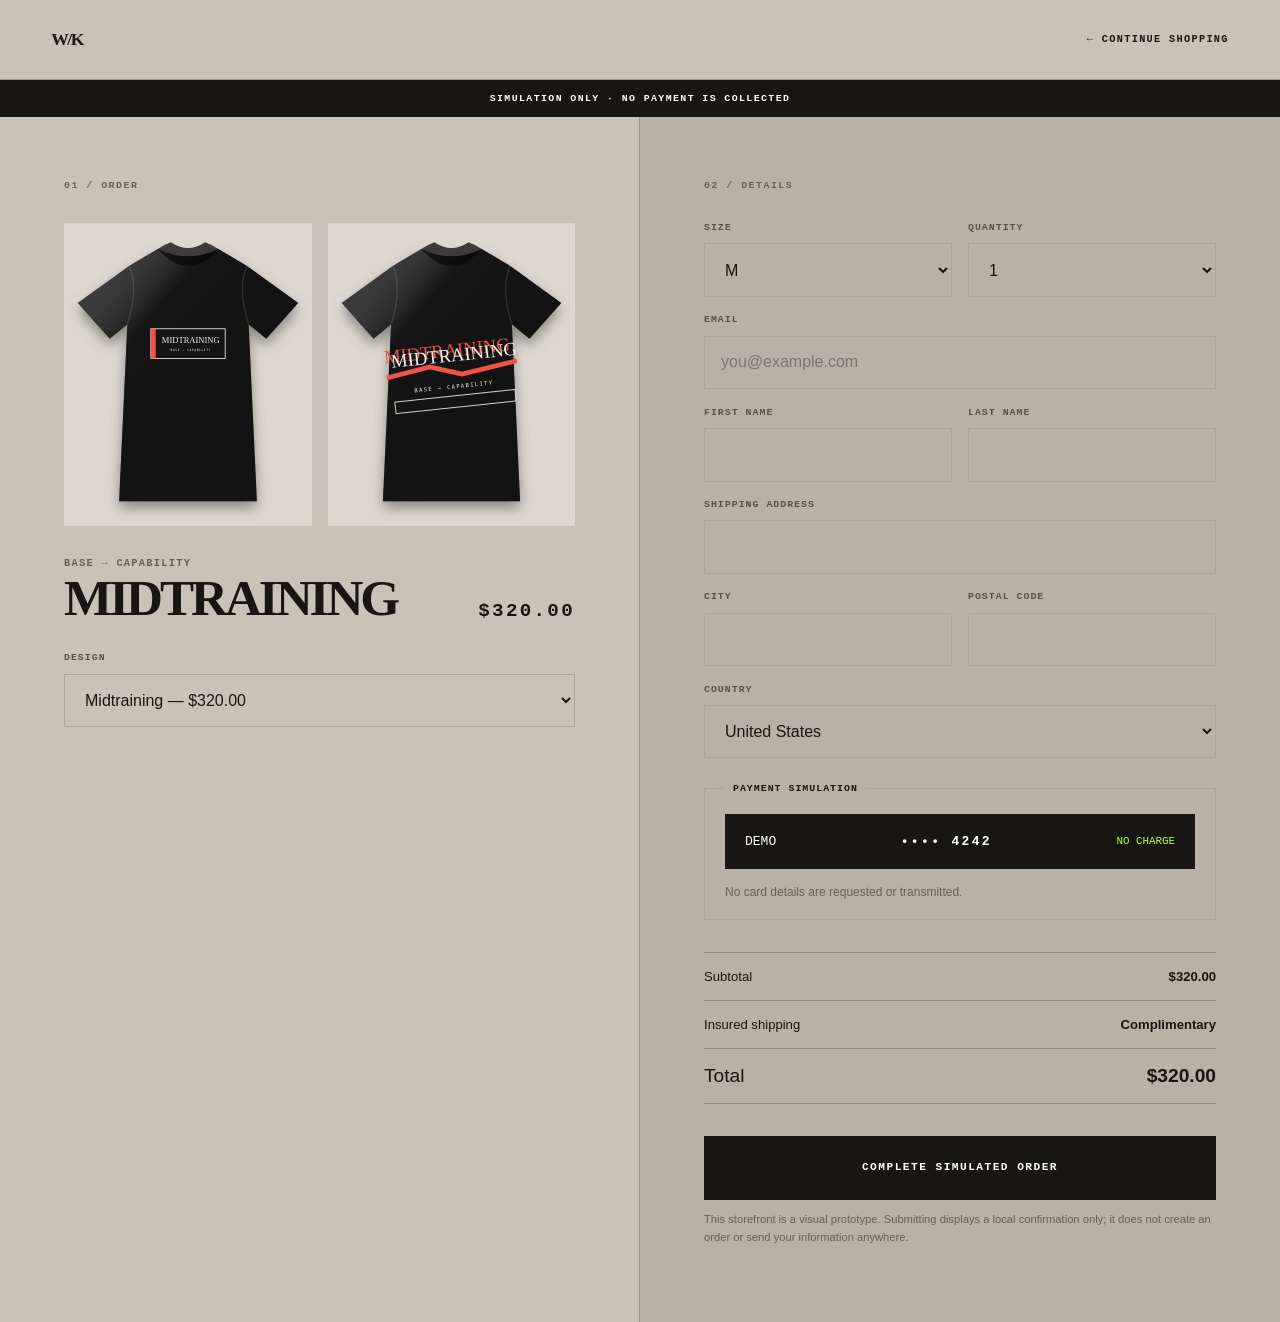
==== checkout.html @ 0b4d2e9f "feat: refresh watches and add technical streetwear shop" ====
<!doctype html>
<html lang="en">
  <head>
    <meta charset="UTF-8">
    <meta name="viewport" content="width=device-width, initial-scale=1">
    <meta name="theme-color" content="#111111">
    <meta name="description" content="Simulated premium checkout for Model Weights technical streetwear.">
    <title>Simulated Checkout — Model Weights</title>
    <link rel="stylesheet" href="checkout.css">
    <style>:root{--paper:#c9c3b7;--ink:#171612;--muted:#656157;--line:rgba(23,22,18,.25);--accent:#676158}.form-panel{background:#b8b1a5}</style>
    <script src="checkout.js" defer></script>
  </head>
  <body>
    <nav><a class="mark" href="/">W/K</a><a href="shirts">← Continue shopping</a></nav>
    <div class="demo-banner">Simulation only · No payment is collected</div>
    <main class="checkout-shell">
      <section class="summary">
        <p class="step">01 / Order</p>
        <div class="product-images"><img id="frontImage" alt="Selected shirt front"><img id="backImage" alt="Selected shirt back"></div>
        <div class="product-title"><div><p id="term"></p><h1 id="productName">Loading</h1></div><p id="unitPrice"></p></div>
        <label>Design<select id="productSelect"></select></label>
      </section>

      <form id="checkoutForm" class="form-panel">
        <p class="step">02 / Details</p>
        <div class="field-row"><label>Size<select id="size" required><option>XS</option><option>S</option><option selected>M</option><option>L</option><option>XL</option><option>2XL</option><option>3XL</option></select></label><label>Quantity<select id="quantity"><option>1</option><option>2</option><option>3</option><option>4</option></select></label></div>
        <label>Email<input type="email" autocomplete="email" placeholder="you@example.com" required></label>
        <div class="field-row"><label>First name<input autocomplete="given-name" required></label><label>Last name<input autocomplete="family-name" required></label></div>
        <label>Shipping address<input autocomplete="street-address" required></label>
        <div class="field-row"><label>City<input autocomplete="address-level2" required></label><label>Postal code<input autocomplete="postal-code" required></label></div>
        <label>Country<select autocomplete="country-name"><option>United States</option><option>Canada</option><option>United Kingdom</option><option>France</option><option>Germany</option><option>Italy</option><option>Japan</option><option>South Korea</option><option>Australia</option><option>Other</option></select></label>

        <fieldset><legend>Payment simulation</legend><div class="demo-card"><span>DEMO</span><strong>•••• 4242</strong><small>NO CHARGE</small></div><p>No card details are requested or transmitted.</p></fieldset>

        <div class="totals"><div><span>Subtotal</span><strong id="subtotal"></strong></div><div><span>Insured shipping</span><strong>Complimentary</strong></div><div class="total"><span>Total</span><strong id="total"></strong></div></div>
        <button type="submit">Complete simulated order</button>
        <p class="fine-print">This storefront is a visual prototype. Submitting displays a local confirmation only; it does not create an order or send your information anywhere.</p>
      </form>
    </main>
    <dialog id="confirmation"><p>Simulation complete</p><h2>Reserved in imagination.</h2><p id="confirmationCopy"></p><a href="shirts">Return to collection</a></dialog>
  </body>
</html>
---- checkout.css ----
:root{--paper:#f0eee7;--ink:#111;--muted:#73716b;--line:rgba(0,0,0,.17);--accent:#ef4d3e}*{box-sizing:border-box}body{margin:0;color:var(--ink);background:var(--paper);font-family:Arial,Helvetica,sans-serif}a{color:inherit}nav{height:5rem;display:flex;align-items:center;justify-content:space-between;padding:0 clamp(1.25rem,4vw,4rem);border-bottom:1px solid var(--line);font:700 .64rem/1 monospace;letter-spacing:.13em;text-transform:uppercase}.mark{font:900 1.1rem/1 Arial Black;text-decoration:none;letter-spacing:-.08em}nav>a:last-child{text-decoration:none}.demo-banner{padding:.85rem;text-align:center;background:var(--ink);color:#fff;font:700 .62rem/1 monospace;letter-spacing:.14em;text-transform:uppercase}.checkout-shell{display:grid;grid-template-columns:1fr 1fr;min-height:calc(100svh - 7.7rem)}.summary,.form-panel{padding:clamp(2rem,5vw,5rem)}.summary{border-right:1px solid var(--line)}.step{margin:0 0 2rem;color:var(--muted);font:700 .62rem/1 monospace;letter-spacing:.15em;text-transform:uppercase}.product-images{display:grid;grid-template-columns:1fr 1fr;gap:1rem}.product-images img{display:block;width:100%;background:#ddd9d0}.product-title{display:flex;justify-content:space-between;align-items:end;gap:2rem;margin:2rem 0}.product-title p{margin:0;color:var(--muted);font:700 .65rem/1 monospace;letter-spacing:.12em}h1{margin:.45rem 0 0;font:900 clamp(2.2rem,4vw,4rem)/.9 Arial Black;letter-spacing:-.06em;text-transform:uppercase}#unitPrice{color:var(--ink);font-size:1.2rem}.form-panel{background:#e8e5dc}label{display:grid;gap:.65rem;margin-bottom:1.15rem;color:#55534e;font:700 .62rem/1 monospace;letter-spacing:.1em;text-transform:uppercase}input,select{width:100%;height:3.35rem;border:1px solid #aaa79f;border-radius:0;background:transparent;color:var(--ink);padding:0 1rem;font:500 1rem/1 Arial;outline:none}input:focus,select:focus{border-color:var(--ink);box-shadow:0 0 0 1px var(--ink)}.field-row{display:grid;grid-template-columns:1fr 1fr;gap:1rem}fieldset{margin:1.6rem 0;padding:1.25rem;border:1px solid #aaa79f}legend{padding:0 .5rem;font:700 .62rem/1 monospace;letter-spacing:.1em;text-transform:uppercase}.demo-card{display:grid;grid-template-columns:auto 1fr auto;gap:1rem;align-items:center;padding:1.25rem;background:var(--ink);color:#fff;font-family:monospace}.demo-card strong{text-align:center;letter-spacing:.18em}.demo-card small{color:#b7ff54}fieldset>p{margin:1rem 0 0;color:var(--muted);font-size:.75rem}.totals{margin:2rem 0;border-top:1px solid var(--line)}.totals div{display:flex;justify-content:space-between;padding:1rem 0;border-bottom:1px solid var(--line);font-size:.82rem}.totals .total{font-size:1.2rem}button{width:100%;min-height:4rem;border:0;background:var(--ink);color:#fff;font:700 .7rem/1 monospace;letter-spacing:.13em;text-transform:uppercase;cursor:pointer}button:hover{background:var(--accent)}.fine-print{color:var(--muted);font-size:.7rem;line-height:1.6}dialog{max-width:38rem;border:0;padding:clamp(2rem,5vw,5rem);background:var(--ink);color:#fff;text-align:center}dialog::backdrop{background:rgba(0,0,0,.75);backdrop-filter:blur(8px)}dialog>p:first-child{color:#b7ff54;font:700 .62rem/1 monospace;letter-spacing:.15em;text-transform:uppercase}dialog h2{font:900 3rem/.95 Arial Black;text-transform:uppercase}dialog a{display:inline-block;margin-top:1rem;padding:1rem 1.4rem;background:#fff;color:#111;text-decoration:none;font:700 .65rem/1 monospace;text-transform:uppercase}@media(max-width:820px){.checkout-shell{grid-template-columns:1fr}.summary{border-right:0;border-bottom:1px solid var(--line)}}@media(max-width:520px){.field-row{grid-template-columns:1fr}.product-title{align-items:start;flex-direction:column}}
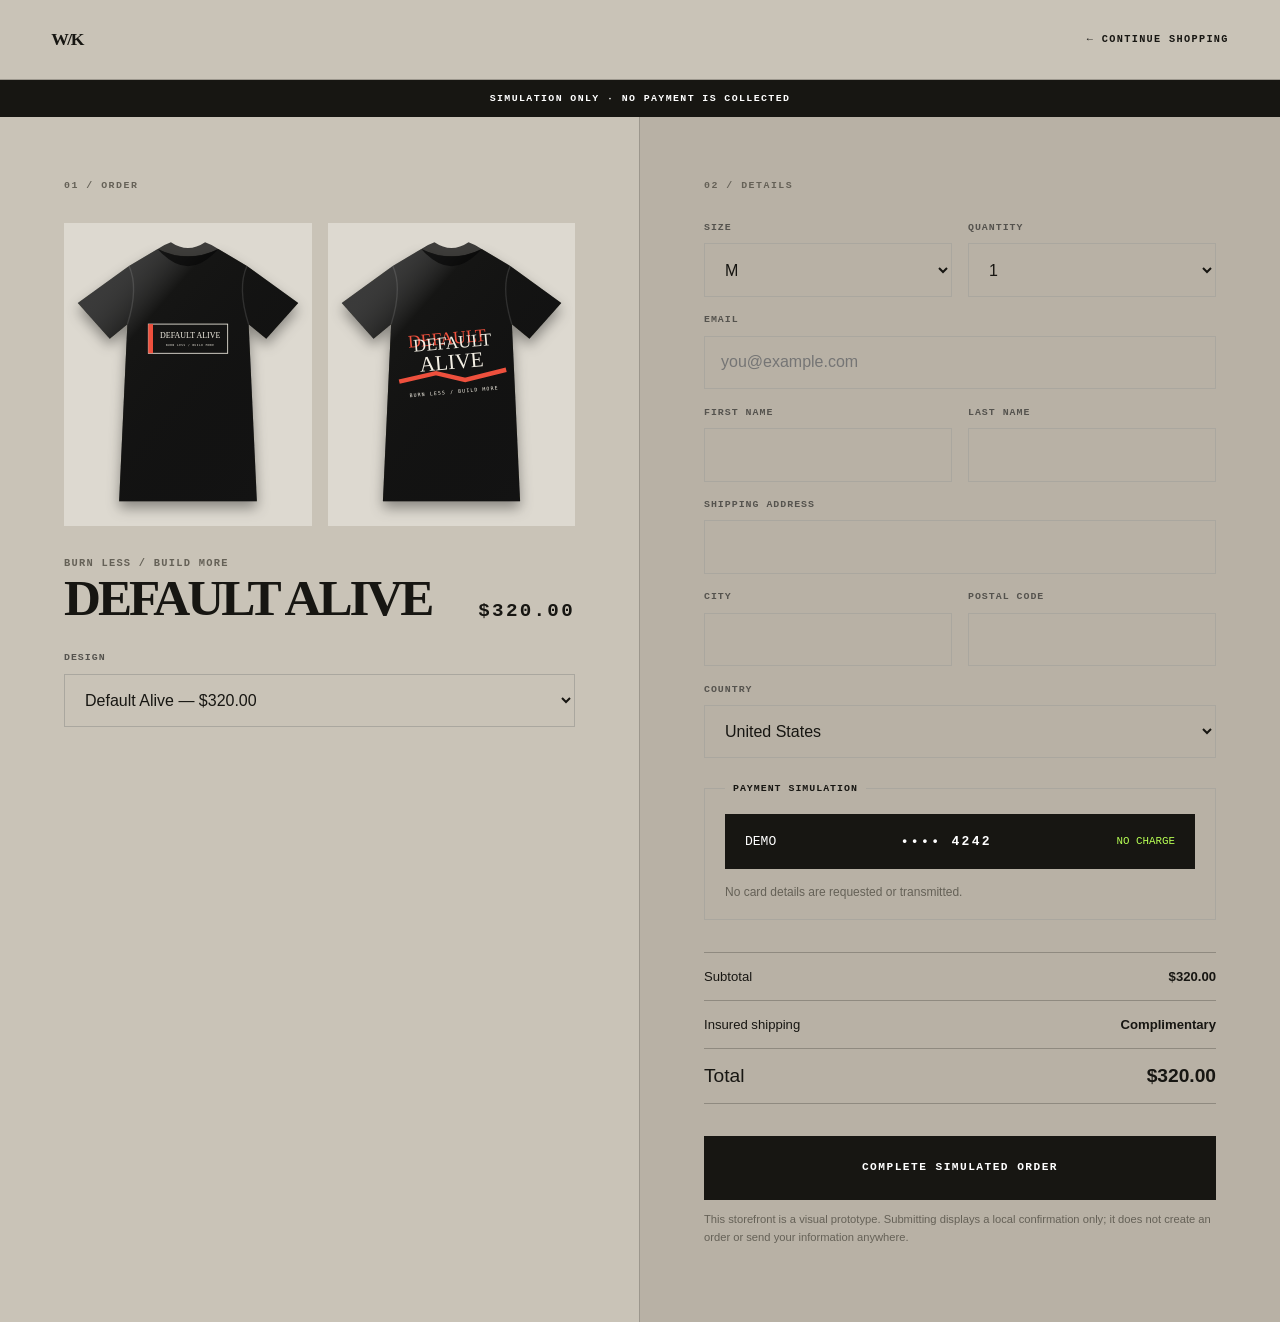
==== commit 3afc53d3: "feat: enable Vercel Web Analytics" ====
--- a/checkout.html
+++ b/checkout.html
@@ -8,6 +8,10 @@
     <title>Simulated Checkout — Model Weights</title>
     <link rel="stylesheet" href="checkout.css">
     <style>:root{--paper:#c9c3b7;--ink:#171612;--muted:#656157;--line:rgba(23,22,18,.25);--accent:#676158}.form-panel{background:#b8b1a5}</style>
+    <script>
+      window.va = window.va || function () { (window.vaq = window.vaq || []).push(arguments); };
+    </script>
+    <script defer src="/_vercel/insights/script.js"></script>
     <script src="checkout.js" defer></script>
   </head>
   <body>
